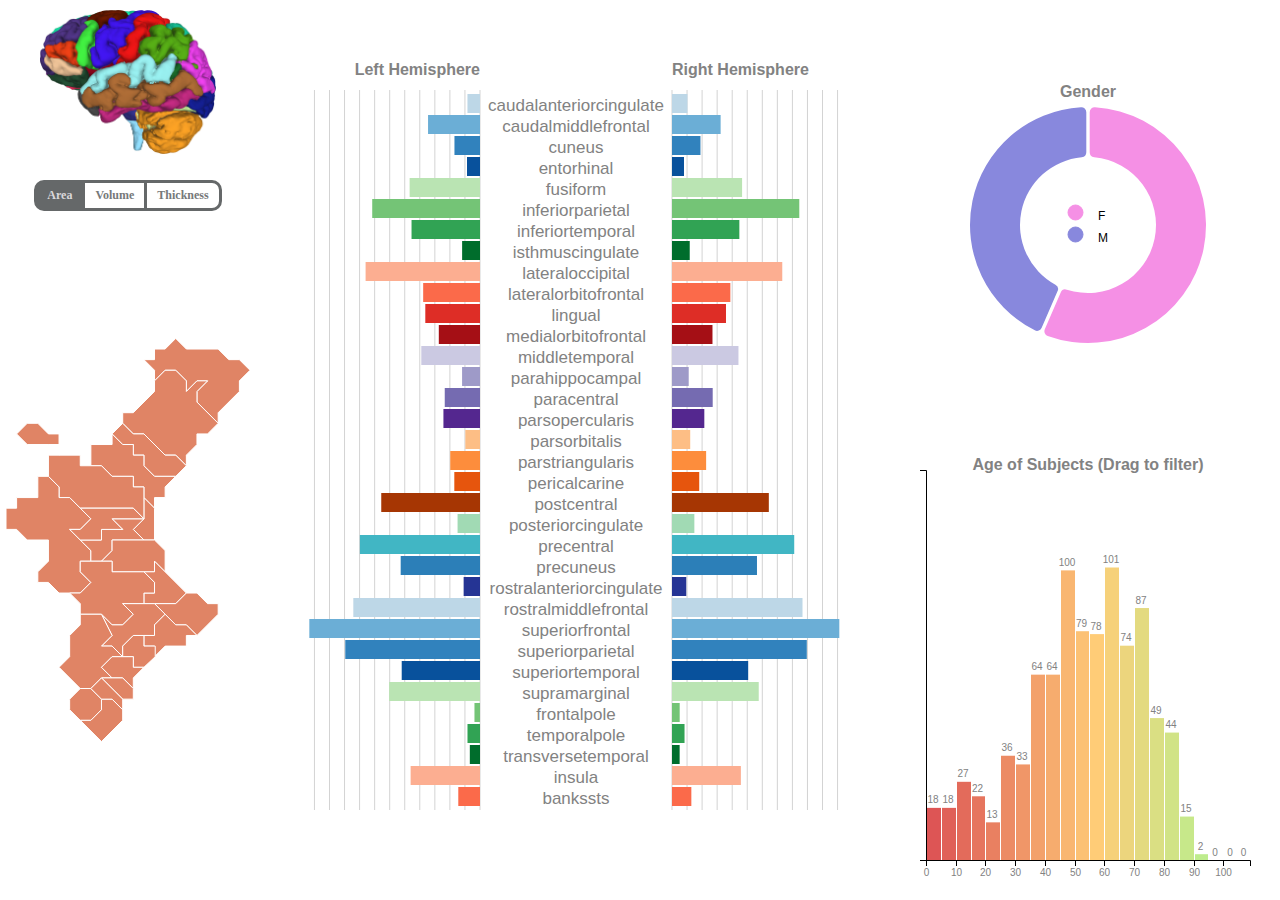
==== brain-statistics/free-surfer/index.html @ 0025e4b6 "move existing files to the corresponding folder and added a web-page to visulize some statistics wit" ====
<!DOCTYPE html>
<html>
<head>
    <meta charset="utf-8">
    <title></title>
    <script src="lib/d3.v4.min.js"></script>

    <link rel="stylesheet" type="text/css" href="index.css">

</head>
<body>
    <div id="map_select_area">
    <div id="brain_img">
        <img class="center" src="brain.png" height="80%" />
    </div>
    <div id=radio_form>
        <div id="radio_buttons">
            <input type="radio" value="area" id="area" name="selector" checked><label for="area">Area</label><input type="radio" value="volume" id="volume" name="selector"><label for="volume">Volume</label><input type="radio" value="thickness" id="thickness" name="selector"><label for="thickness">Thickness</label>
        </div>
    </div>
    <div id="map">
    </div>

        <div id="download_button">

        </div>

    </div>
    <div id="charts">

    </div>
    <div id="select_area">
        <div id="gender">
        </div>
        <div id="ages">
        </div>

        <!--div id="modality">
            select
        </div>-->
        <script src="map.js"></script>
        <script src="donut.js"></script>
        <script src="ages_histogram.js"></script>
        <script src="part_histogram.js"></script>

        <script src="script.js"></script>


    </div>
</body>
---- brain-statistics/free-surfer/index.css ----
text{
    font-family: Arial, sans-serif;
    fill: #828282;
}

path.domain{
    fill:none;

}

html, body {
    height: 100%;
    margin: 0;
}

div{

}

img.center{
    display: block;
    margin: 0 auto;
    padding-top: 10px;
}

#brain_img{
    height: 20%;
}

input[type=radio] {
  position: absolute;
  visibility: hidden;
  display: none;
}

label {
  color: #76797A;
  display: inline-block;
  cursor: pointer;
  font-weight: bold;
  padding: 5px 10px;
  font-size: 12px;
}

input[type=radio]:checked + label{
  color: #d9d7da;
  background: #656869;
}

label + input[type=radio] + label {
  border-left: solid 3px #656869;
}

#radio_buttons{
    border: solid 3px #656869;
    display: inline-block;
    border-radius: 10px;

}
#radio_form{
    text-align: center;
    width: 100%;
    height: 10%;

}

#map{
    height: 60%;
}

#download_button{
    height: 10%;
}

#charts{
    float:left;
    #background-color: blue;
    height: 100%;
    width: 50%;
}

#select_area{
    #background-color: yellow;
    height: 100%;
    width: 30%;
    float: left;
}

#gender{
    #background-color: white;
    height: 50%;
    width: 100%;

}

#ages{
    #background-color: darkorange;
    height: 50%;
    width: 100%;
}

#map_select_area{
    float:left;
    #background-color: red;
    height: 100%;
    width: 20%;
    pdding: 3px;
}

#modality{
    float:left;
    #background-color: brown;
    height: 50%;
    width: 60%;
}

svg{
    display: block;
}


g.deselected path{
    fill: gray;
    fill-opacity: 0.5;
}

g.deselected rect{
    fill: gray;
    fill-opacity: 0.5;
}

g.hoverable path:hover {
    fill-opacity: 0.7;
}

g.hoverable rect:hover {
    fill-opacity: 0.7;
}
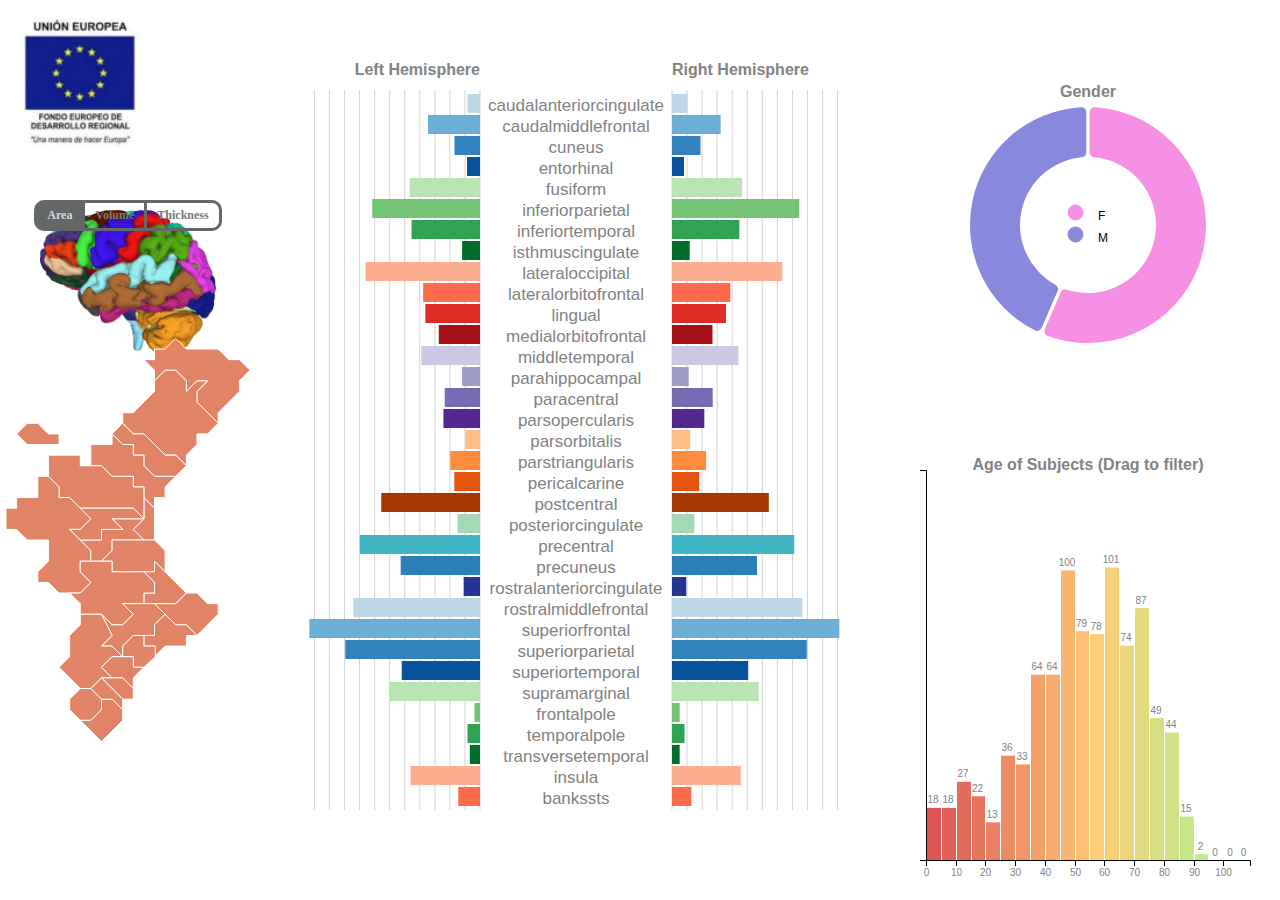
==== commit c1c291e0: "added ue symbol" ====
--- a/brain-statistics/free-surfer/index.html
+++ b/brain-statistics/free-surfer/index.html
@@ -11,7 +11,11 @@
 <body>
     <div id="map_select_area">
     <div id="brain_img">
+        <div style="margin: auto;width: 40%; padding: 10px;float: left;height: 100%;text-align: right;">
+            <img src="ue.png"  height="80%">
+        </div>
         <img class="center" src="brain.png" height="80%" />
+
     </div>
     <div id=radio_form>
         <div id="radio_buttons">
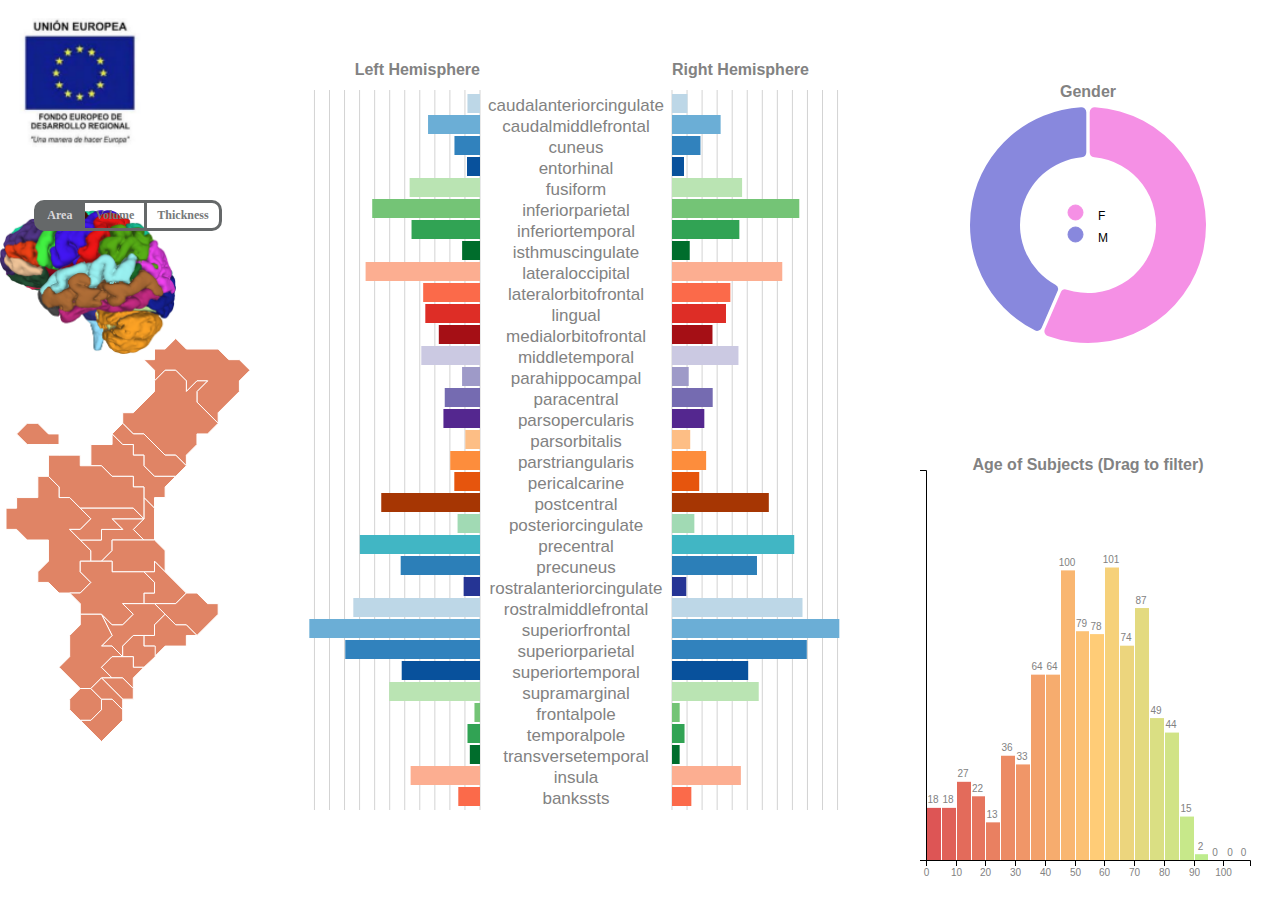
==== commit 1abbfc76: "minor bug fixes" ====
--- a/brain-statistics/free-surfer/index.html
+++ b/brain-statistics/free-surfer/index.html
@@ -14,7 +14,9 @@
         <div style="margin: auto;width: 40%; padding: 10px;float: left;height: 100%;text-align: right;">
             <img src="ue.png"  height="80%">
         </div>
-        <img class="center" src="brain.png" height="80%" />
+        <div style="height: 100%;">
+            <img src="brain.png" class="center" height="80%">
+        </div>
 
     </div>
     <div id=radio_form>
--- a/brain-statistics/free-surfer/index.css
+++ b/brain-statistics/free-surfer/index.css
@@ -19,8 +19,8 @@
 }
 
 img.center{
-    display: block;
-    margin: 0 auto;
+
+
     padding-top: 10px;
 }
 
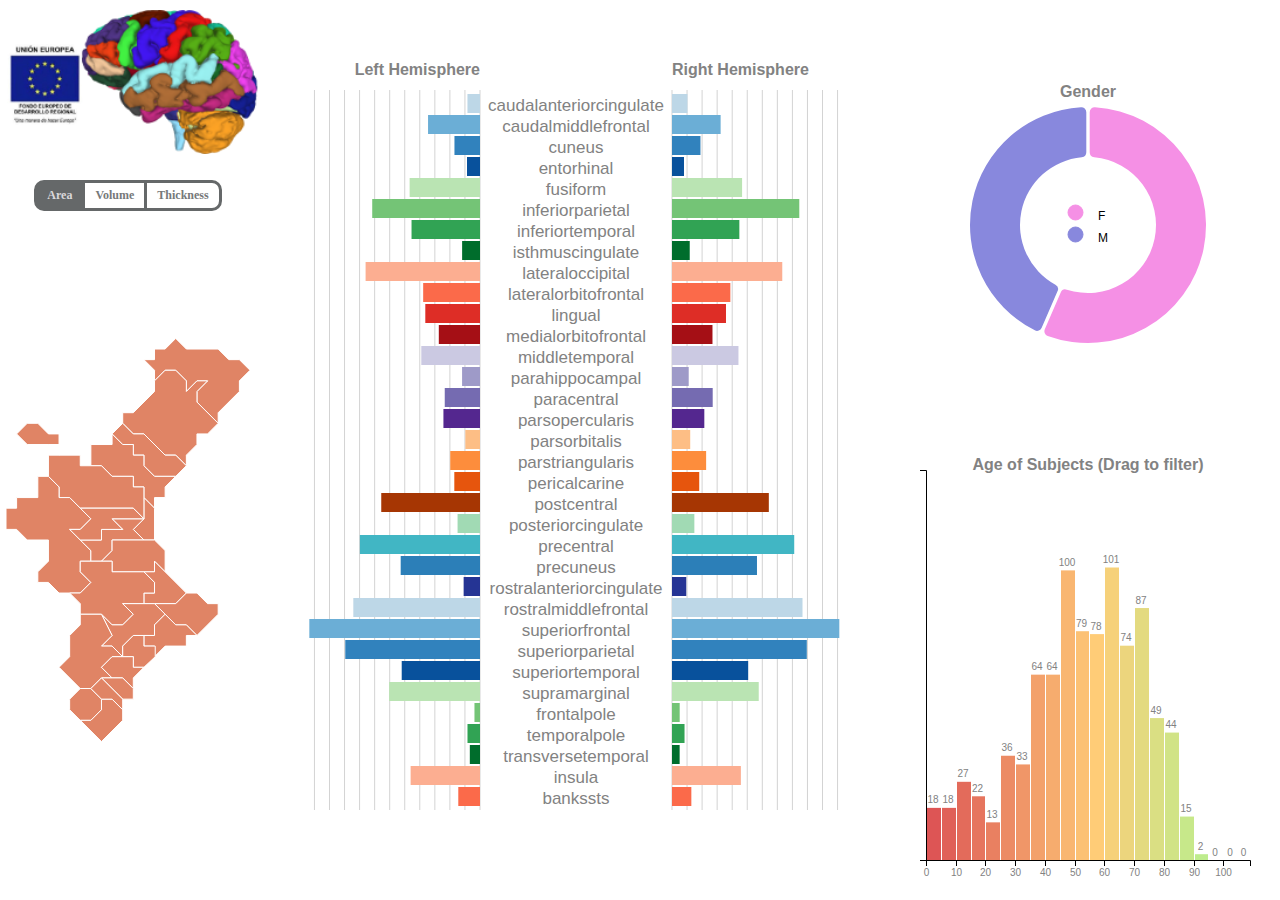
==== commit 6800ba21: "minor bug fixes" ====
--- a/brain-statistics/free-surfer/index.html
+++ b/brain-statistics/free-surfer/index.html
@@ -11,13 +11,7 @@
 <body>
     <div id="map_select_area">
     <div id="brain_img">
-        <div style="margin: auto;width: 40%; padding: 10px;float: left;height: 100%;text-align: right;">
-            <img src="ue.png"  height="80%">
-        </div>
-        <div style="height: 100%;">
-            <img src="brain.png" class="center" height="80%">
-        </div>
-
+        <img class="center" src="brain.png" height="80%" />
     </div>
     <div id=radio_form>
         <div id="radio_buttons">
--- a/brain-statistics/free-surfer/index.css
+++ b/brain-statistics/free-surfer/index.css
@@ -19,8 +19,8 @@
 }
 
 img.center{
-
-
+    display: block;
+    margin: 0 auto;
     padding-top: 10px;
 }
 
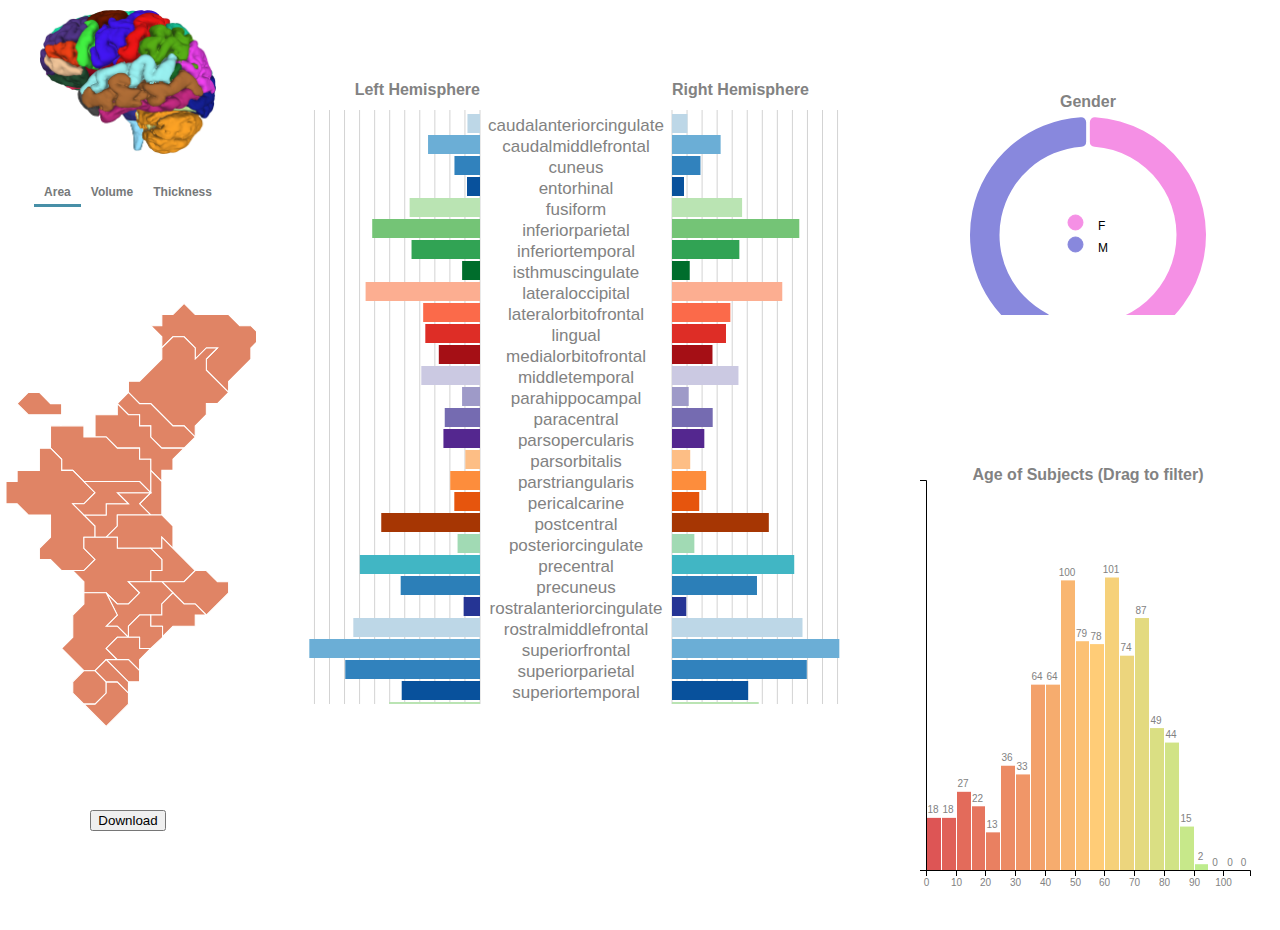
==== commit fc4d2912: "Added download button" ====
--- a/brain-statistics/free-surfer/index.html
+++ b/brain-statistics/free-surfer/index.html
@@ -2,7 +2,7 @@
 <html>
 <head>
     <meta charset="utf-8">
-    <title></title>
+    <title>Free surfer statistic visualizations</title>
     <script src="lib/d3.v4.min.js"></script>
 
     <link rel="stylesheet" type="text/css" href="index.css">
@@ -10,19 +10,22 @@
 </head>
 <body>
     <div id="map_select_area">
-    <div id="brain_img">
-        <img class="center" src="brain.png" height="80%" />
-    </div>
-    <div id=radio_form>
-        <div id="radio_buttons">
-            <input type="radio" value="area" id="area" name="selector" checked><label for="area">Area</label><input type="radio" value="volume" id="volume" name="selector"><label for="volume">Volume</label><input type="radio" value="thickness" id="thickness" name="selector"><label for="thickness">Thickness</label>
+        <div id="brain_img">
+            <img class="center" src="brain.png" height="80%" />
         </div>
-    </div>
-    <div id="map">
-    </div>
+        <div id="radio_form">
+            <div id="radio_buttons">
+                <input type="radio" value="area" id="area" name="selector" checked><label for="area">Area</label><input type="radio" value="volume" id="volume" name="selector"><label for="volume">Volume</label><input type="radio" value="thickness" id="thickness" name="selector"><label for="thickness">Thickness</label>
+            </div>
+        </div>
+        <div id="map">
+        </div>
 
+        <div style="height: 5%;"></div>
         <div id="download_button">
-
+            <form method="get" action="data/freesurfer.zip">
+               <button type="submit">Download</button>
+            </form>
         </div>
 
     </div>
@@ -48,3 +51,4 @@
 
     </div>
 </body>
+</html>
--- a/brain-statistics/free-surfer/index.css
+++ b/brain-statistics/free-surfer/index.css
@@ -12,10 +12,27 @@
 html, body {
     height: 100%;
     margin: 0;
+    font-family: Arial, sans-serif;
+    overflow:hidden;
 }
 
 div{
 
+}
+
+.svg-container {
+    display: inline-block;
+    position: relative;
+    #width: 100%;
+    #padding-bottom: 50%; /* aspect ratio */
+    vertical-align: top;
+    overflow: hidden;
+}
+.svg-content-responsive {
+    display: inline-block;
+    position: absolute;
+    top: 10px;
+    left: 0;
 }
 
 img.center{
@@ -44,33 +61,32 @@
 }
 
 input[type=radio]:checked + label{
-  color: #d9d7da;
-  background: #656869;
+    border-bottom:solid 3px #478fa7;
 }
 
 label + input[type=radio] + label {
-  border-left: solid 3px #656869;
 }
 
 #radio_buttons{
-    border: solid 3px #656869;
     display: inline-block;
-    border-radius: 10px;
 
 }
 #radio_form{
     text-align: center;
     width: 100%;
-    height: 10%;
+    height: 5%;
 
 }
 
 #map{
     height: 60%;
+    position:relative;
+    z-index:-1;
 }
 
 #download_button{
     height: 10%;
+    text-align: center;
 }
 
 #charts{
@@ -111,7 +127,7 @@
 #modality{
     float:left;
     #background-color: brown;
-    height: 50%;
+        height: 50%;
     width: 60%;
 }
 
@@ -137,3 +153,102 @@
 g.hoverable rect:hover {
     fill-opacity: 0.7;
 }
+
+.cerchart{
+    #background-color: blue;
+    height: 29%;
+    width: 100%;
+}
+
+.cerchart_title{
+    #background-color: blue;
+    height: 2%;
+    width: 100%;
+    text-align:center;
+
+
+
+}
+
+.cerchart_title span{
+    display:block;
+    margin:auto;
+    margin-bottom: 0;
+    padding-top: 3%;
+
+
+    color: #76797A;
+    font-weight: bold;
+}
+
+
+.volchart_title{
+    #background-color: blue;
+    height: 7%;
+    width: 100%;
+    text-align:center;
+
+
+
+}
+
+.volchart_title .t1{
+    display:block;
+    margin:auto;
+    margin-bottom: 0;
+    padding-top: 4%;
+
+
+    color: #76797A;
+    font-weight: bold;
+}
+
+.volchart_title .t2{
+    display:block;
+    margin:auto;
+    margin-bottom: 0;
+    padding-top: 5%;
+
+
+    color: #76797A;
+    font-weight: bold;
+}
+
+.volchart_title .t3{
+    display:block;
+    margin:auto;
+    margin-bottom: 0;
+    padding-top: 5.5%;
+
+
+    color: #76797A;
+    font-weight: bold;
+}
+
+#volchart_1{
+    #background-color: blue;
+    height: 18%;
+    width: 100%;
+}
+
+#volchart_2{
+    #background-color: blue;
+    height: 19%;
+    width: 100%;
+}
+
+#volchart_3{
+    #background-color: blue;
+    height: 30%;
+    width: 100%;
+}
+
+.volseparator{
+    height: 0%;
+    width: 100%;
+}
+
+.footer{
+    text-align:center;
+    font-size: 9px;
+}
